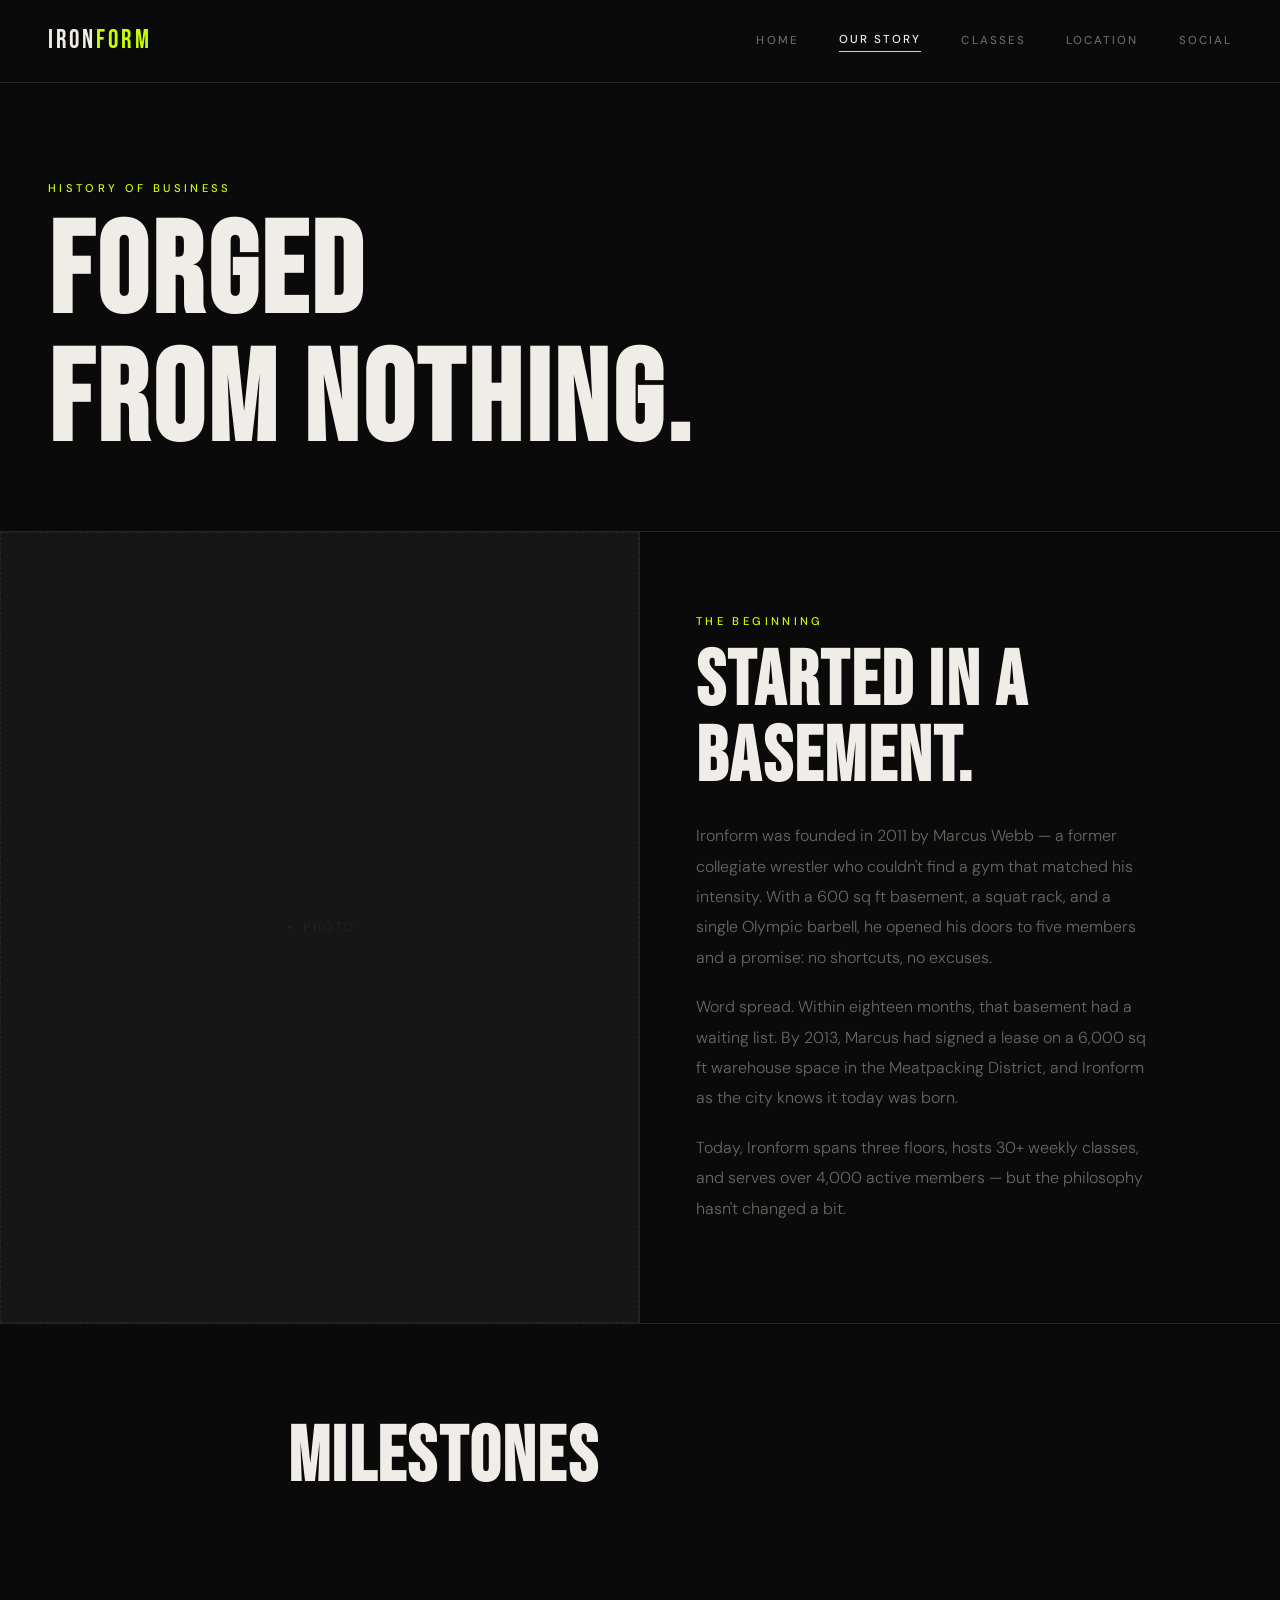
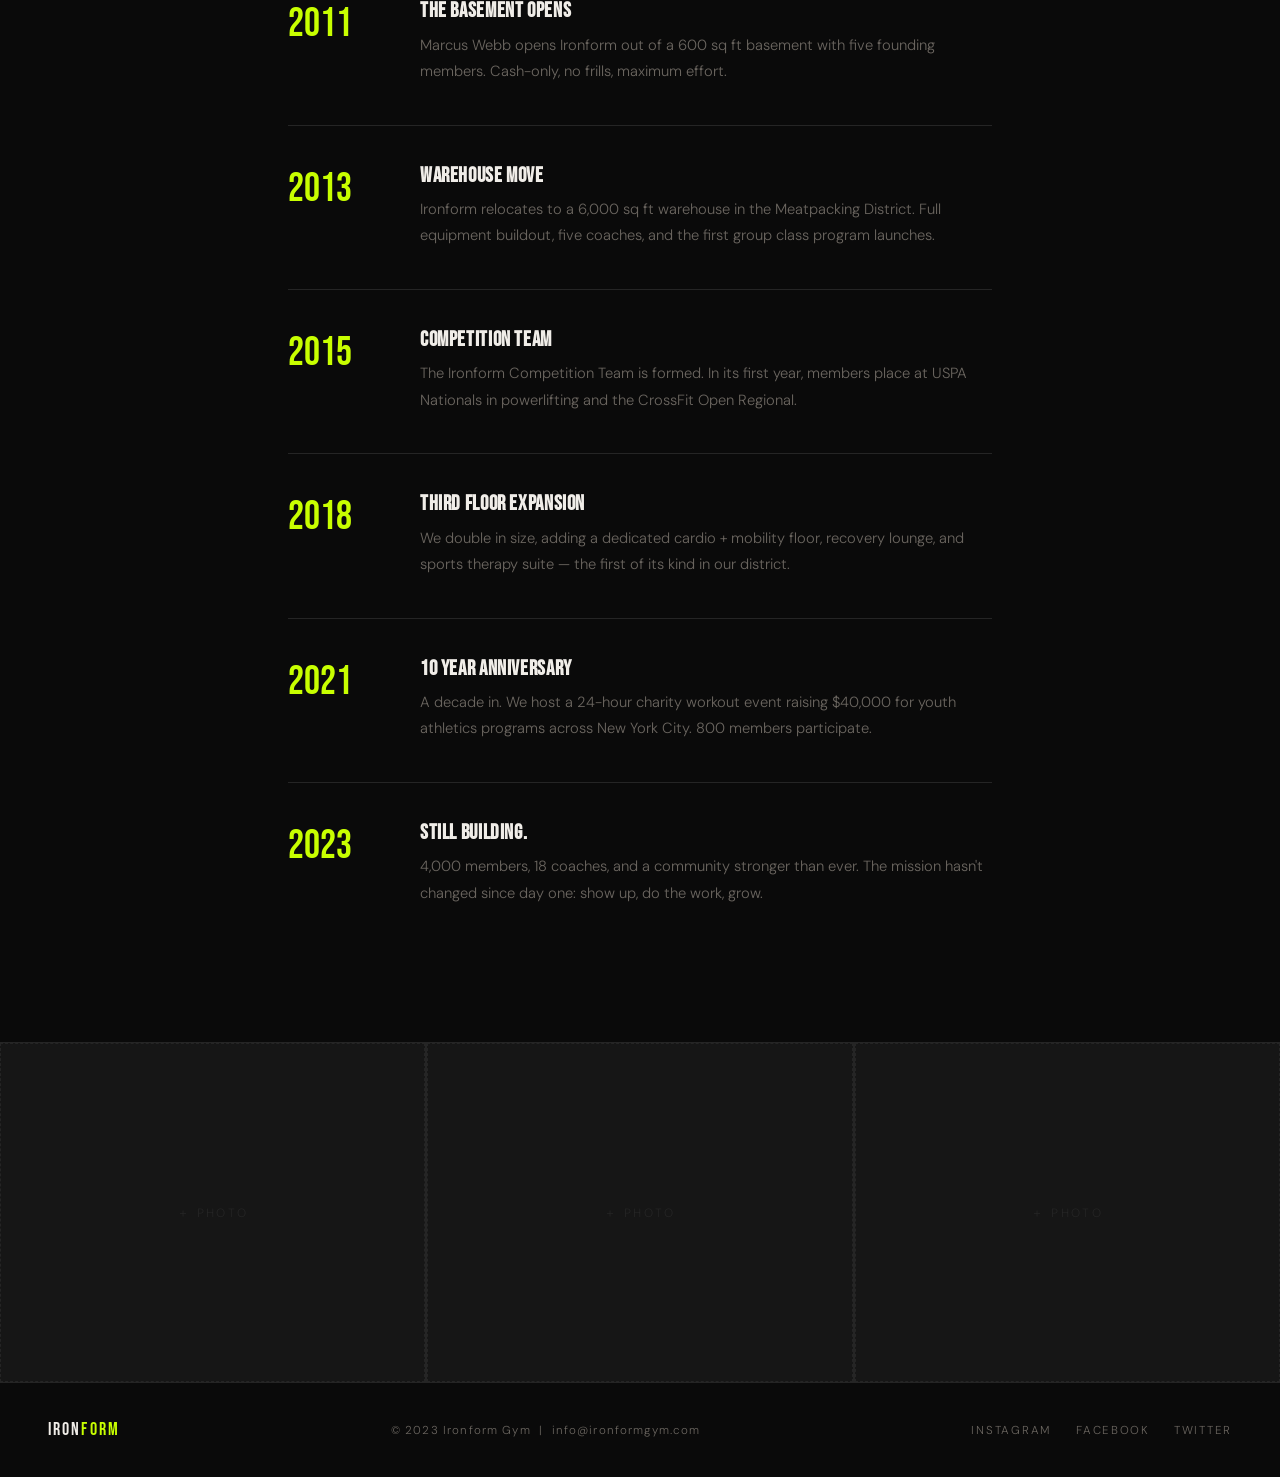
==== history.html @ 866c74dd "Add files via upload" ====
<!DOCTYPE html>
<html lang="en">
<head>
  <meta charset="UTF-8"/>
  <meta name="viewport" content="width=device-width, initial-scale=1.0"/>
  <title>Ironform Gym – Our Story</title>
  <link rel="stylesheet" href="style.css"/>
</head>
<body>

<header>
  <div class="logo">IRON<span>FORM</span></div>
  <nav>
    <a href="index.html">Home</a>
    <a href="history.html" class="active">Our Story</a>
    <a href="menu.html">Classes</a>
    <a href="location.html">Location</a>
    <a href="social.html">Social</a>
  </nav>
</header>

<!-- PAGE HERO -->
<div class="page-hero fade-in">
  <span class="eyebrow">History of Business</span>
  <h1>FORGED<br>FROM NOTHING.</h1>
</div>

<!-- INTRO SPLIT -->
<div class="history-intro">
  <div class="history-intro-img">
    <!-- Replace with: <img src="../Images/gym-founders.jpg" alt="Founders"/> -->
    <div class="img-ph" style="min-height:500px;"></div>
  </div>
  <div class="history-intro-text fade-in">
    <span class="eyebrow">The Beginning</span>
    <h2 style="margin-bottom:1.5rem;">STARTED IN A BASEMENT.</h2>
    <p>Ironform was founded in 2011 by Marcus Webb — a former collegiate wrestler who couldn't find a gym that matched his intensity. With a 600 sq ft basement, a squat rack, and a single Olympic barbell, he opened his doors to five members and a promise: no shortcuts, no excuses.</p>
    <p>Word spread. Within eighteen months, that basement had a waiting list. By 2013, Marcus had signed a lease on a 6,000 sq ft warehouse space in the Meatpacking District, and Ironform as the city knows it today was born.</p>
    <p>Today, Ironform spans three floors, hosts 30+ weekly classes, and serves over 4,000 active members — but the philosophy hasn't changed a bit.</p>
  </div>
</div>

<!-- TIMELINE -->
<div class="timeline">
  <h2>MILESTONES</h2>

  <div class="tl-item">
    <div class="tl-year">2011</div>
    <div class="tl-body">
      <h3>THE BASEMENT OPENS</h3>
      <p>Marcus Webb opens Ironform out of a 600 sq ft basement with five founding members. Cash-only, no frills, maximum effort.</p>
    </div>
  </div>

  <div class="tl-item">
    <div class="tl-year">2013</div>
    <div class="tl-body">
      <h3>WAREHOUSE MOVE</h3>
      <p>Ironform relocates to a 6,000 sq ft warehouse in the Meatpacking District. Full equipment buildout, five coaches, and the first group class program launches.</p>
    </div>
  </div>

  <div class="tl-item">
    <div class="tl-year">2015</div>
    <div class="tl-body">
      <h3>COMPETITION TEAM</h3>
      <p>The Ironform Competition Team is formed. In its first year, members place at USPA Nationals in powerlifting and the CrossFit Open Regional.</p>
    </div>
  </div>

  <div class="tl-item">
    <div class="tl-year">2018</div>
    <div class="tl-body">
      <h3>THIRD FLOOR EXPANSION</h3>
      <p>We double in size, adding a dedicated cardio + mobility floor, recovery lounge, and sports therapy suite — the first of its kind in our district.</p>
    </div>
  </div>

  <div class="tl-item">
    <div class="tl-year">2021</div>
    <div class="tl-body">
      <h3>10 YEAR ANNIVERSARY</h3>
      <p>A decade in. We host a 24-hour charity workout event raising $40,000 for youth athletics programs across New York City. 800 members participate.</p>
    </div>
  </div>

  <div class="tl-item">
    <div class="tl-year">2023</div>
    <div class="tl-body">
      <h3>STILL BUILDING.</h3>
      <p>4,000 members, 18 coaches, and a community stronger than ever. The mission hasn't changed since day one: show up, do the work, grow.</p>
    </div>
  </div>
</div>

<!-- SECOND PHOTO -->
<div style="display:grid;grid-template-columns:1fr 1fr 1fr;height:340px;gap:2px;background:var(--border);border-top:1px solid var(--border);">
  <!-- Replace each with: <img src="../Images/photo.jpg" alt="..."/> -->
  <div class="img-ph"></div>
  <div class="img-ph"></div>
  <div class="img-ph"></div>
</div>

<footer>
  <div class="footer-logo">IRON<span>FORM</span></div>
  <p>© 2023 Ironform Gym &nbsp;|&nbsp; <a href="mailto:info@ironformgym.com">info@ironformgym.com</a></p>
  <div class="social-icons">
    <a href="https://instagram.com" target="_blank">Instagram</a>
    <a href="https://facebook.com" target="_blank">Facebook</a>
    <a href="https://twitter.com" target="_blank">Twitter</a>
  </div>
</footer>

</body>
</html>
---- style.css ----
/* =========================================
   IRONFORM GYM — Shared Stylesheet
   CST2319 Web Programming Final Project
   Aesthetic: Dark editorial minimalism
   ========================================= */

@import url('https://fonts.googleapis.com/css2?family=Bebas+Neue&family=DM+Sans:ital,wght@0,300;0,400;0,500;1,300&display=swap');

/* ---- Variables ---- */
:root {
  --black:    #0a0a0a;
  --off-black: #111111;
  --panel:    #161616;
  --border:   #252525;
  --white:    #f0ede8;
  --dim:      #6b6660;
  --accent:   #c8ff00;
  --sans:     'DM Sans', sans-serif;
  --display:  'Bebas Neue', sans-serif;
}

/* ---- Reset ---- */
*, *::before, *::after { box-sizing: border-box; margin: 0; padding: 0; }
html { scroll-behavior: smooth; }
body {
  font-family: var(--sans);
  background: var(--black);
  color: var(--white);
  line-height: 1.7;
  font-weight: 300;
}
img { display: block; max-width: 100%; }
a { color: inherit; text-decoration: none; }

/* ---- Typography ---- */
h1, h2, h3 { font-family: var(--display); letter-spacing: .03em; line-height: 1; }
h1 { font-size: clamp(3.5rem, 10vw, 8rem); }
h2 { font-size: clamp(2.2rem, 6vw, 5rem); }
h3 { font-size: clamp(1.4rem, 3vw, 2rem); }

.eyebrow {
  font-size: .7rem;
  letter-spacing: .3em;
  text-transform: uppercase;
  color: var(--accent);
  font-weight: 500;
  display: block;
  margin-bottom: .8rem;
}

/* ---- Buttons ---- */
.btn {
  display: inline-block;
  padding: .85rem 2.4rem;
  font-family: var(--sans);
  font-size: .78rem;
  font-weight: 500;
  letter-spacing: .15em;
  text-transform: uppercase;
  border: 1px solid var(--white);
  color: var(--white);
  transition: background .22s, color .22s;
  cursor: pointer;
  background: transparent;
}
.btn:hover { background: var(--white); color: var(--black); }

.btn-accent {
  background: var(--accent);
  color: var(--black);
  border-color: var(--accent);
}
.btn-accent:hover { background: transparent; color: var(--accent); }

/* ---- Header / Nav ---- */
header {
  position: sticky; top: 0; z-index: 200;
  display: flex; align-items: center; justify-content: space-between;
  padding: 1.2rem 3rem;
  background: var(--black);
  border-bottom: 1px solid var(--border);
}
.logo {
  font-family: var(--display);
  font-size: 1.6rem;
  letter-spacing: .12em;
}
.logo span { color: var(--accent); }

nav { display: flex; gap: 2.5rem; align-items: center; }
nav a {
  font-size: .72rem; font-weight: 500;
  letter-spacing: .18em; text-transform: uppercase;
  color: var(--dim); transition: color .2s;
}
nav a:hover, nav a.active { color: var(--white); }
nav a.active { border-bottom: 1px solid var(--accent); padding-bottom: 2px; }

/* ---- Fade-in ---- */
@keyframes fadeUp {
  from { opacity: 0; transform: translateY(18px); }
  to   { opacity: 1; transform: translateY(0); }
}
.fade-in   { animation: fadeUp .7s ease both; }
.fade-in-2 { animation: fadeUp .7s .15s ease both; }
.fade-in-3 { animation: fadeUp .7s .3s ease both; }

/* ==========================================
   IMAGE PLACEHOLDER
   ========================================== */
.img-ph {
  width: 100%; height: 100%;
  display: flex; align-items: center; justify-content: center;
  flex-direction: column; gap: .5rem;
  background: var(--panel);
  border: 1px dashed var(--border);
  color: var(--dim); font-size: .7rem;
  letter-spacing: .15em; text-transform: uppercase;
}
.img-ph::before { content: '＋ photo'; font-size: .75rem; color: var(--border); letter-spacing: .2em; }

/* ==========================================
   HOME PAGE
   ========================================== */

/* Hero */
.hero {
  min-height: 94vh;
  display: grid;
  grid-template-columns: 1fr 1fr;
}
.hero-left {
  display: flex; flex-direction: column; justify-content: flex-end;
  padding: 5rem 3.5rem;
  background: var(--off-black);
  border-right: 1px solid var(--border);
}
.hero-left h1 { margin-bottom: 1.5rem; }
.hero-left p { color: var(--dim); max-width: 380px; margin-bottom: 2.5rem; font-size: 1rem; line-height: 1.8; }
.hero-right {
  position: relative; overflow: hidden;
  background: var(--panel);
  min-height: 500px;
}
.hero-right img { width: 100%; height: 100%; object-fit: cover; }

/* Stats bar */
.stats-bar {
  display: grid;
  grid-template-columns: repeat(4, 1fr);
  border-bottom: 1px solid var(--border);
}
.stat {
  padding: 2.5rem 2rem;
  border-right: 1px solid var(--border);
  transition: background .25s;
}
.stat:last-child { border-right: none; }
.stat:hover { background: var(--panel); }
.stat-number { font-family: var(--display); font-size: 3rem; color: var(--accent); line-height: 1; margin-bottom: .3rem; }
.stat-label  { font-size: .7rem; letter-spacing: .15em; text-transform: uppercase; color: var(--dim); }

/* Photo grid */
.photo-grid {
  display: grid;
  grid-template-columns: 2fr 1fr 1fr;
  grid-template-rows: 320px 320px;
  gap: 2px;
  background: var(--border);
}
.photo-grid-item { overflow: hidden; position: relative; }
.photo-grid-item.span-row { grid-row: span 2; }
.photo-grid-item img { width: 100%; height: 100%; object-fit: cover; transition: transform .5s ease; }
.photo-grid-item:hover img { transform: scale(1.04); }

/* Membership teaser */
.membership-teaser {
  padding: 7rem 3rem;
  display: grid;
  grid-template-columns: 1fr 1fr;
  gap: 6rem;
  align-items: center;
  border-bottom: 1px solid var(--border);
}
.membership-teaser p { color: var(--dim); margin-bottom: 2rem; line-height: 1.9; }

.plan-cards { display: flex; flex-direction: column; gap: 1px; background: var(--border); }
.plan-card {
  background: var(--off-black); padding: 1.8rem 2rem;
  display: flex; justify-content: space-between; align-items: center;
  transition: background .25s;
}
.plan-card:hover { background: var(--panel); }
.plan-name  { font-family: var(--display); font-size: 1.6rem; letter-spacing: .05em; }
.plan-price { font-family: var(--display); font-size: 2rem; color: var(--accent); }
.plan-price span { font-family: var(--sans); font-size: .75rem; color: var(--dim); }

/* Hours on home */
.hours-home {
  padding: 5rem 3rem;
  display: grid;
  grid-template-columns: 1fr 1fr;
  gap: 4rem;
  border-bottom: 1px solid var(--border);
}
.hours-home h2 { margin-bottom: 2rem; }

/* ==========================================
   SHARED HOURS TABLE
   ========================================== */
.hours-table { width: 100%; border-collapse: collapse; font-size: .88rem; }
.hours-table th {
  text-align: left; padding: .7rem 1rem;
  font-family: var(--sans); font-weight: 500;
  font-size: .68rem; letter-spacing: .18em; text-transform: uppercase;
  color: var(--accent); border-bottom: 1px solid var(--border);
}
.hours-table td { padding: .85rem 1rem; border-bottom: 1px solid var(--border); color: var(--white); font-weight: 300; }
.hours-table tr:last-child td { border-bottom: none; }
.hours-table tbody tr:hover td { color: var(--accent); }

/* ==========================================
   HISTORY PAGE
   ========================================== */
.page-hero { padding: 6rem 3rem 4rem; border-bottom: 1px solid var(--border); }
.page-hero h1 { max-width: 900px; }

.history-intro {
  display: grid; grid-template-columns: 1fr 1fr;
  border-bottom: 1px solid var(--border);
}
.history-intro-img {
  min-height: 500px; background: var(--panel);
  overflow: hidden; border-right: 1px solid var(--border);
}
.history-intro-img img { width: 100%; height: 100%; object-fit: cover; }
.history-intro-text {
  padding: 5rem 3.5rem;
  display: flex; flex-direction: column; justify-content: center;
}
.history-intro-text p { color: var(--dim); margin-bottom: 1.2rem; line-height: 1.9; max-width: 460px; }

.timeline { padding: 6rem 3rem; max-width: 800px; margin: 0 auto; }
.timeline > h2 { margin-bottom: 4rem; }
.tl-item {
  display: grid; grid-template-columns: 100px 1fr;
  gap: 2rem; padding: 2.5rem 0;
  border-bottom: 1px solid var(--border);
}
.tl-item:last-child { border-bottom: none; }
.tl-year { font-family: var(--display); font-size: 2.5rem; color: var(--accent); line-height: 1; padding-top: .2rem; }
.tl-body h3 { margin-bottom: .6rem; font-size: 1.3rem; }
.tl-body p  { color: var(--dim); font-size: .92rem; line-height: 1.8; }

/* ==========================================
   MENU / CLASSES PAGE
   ========================================== */
.jump-links {
  display: flex; gap: 0; border-bottom: 1px solid var(--border); overflow-x: auto;
}
.jump-links a {
  flex-shrink: 0; padding: 1.2rem 2rem;
  font-size: .7rem; letter-spacing: .18em; text-transform: uppercase;
  color: var(--dim); border-right: 1px solid var(--border);
  transition: color .2s, background .2s;
}
.jump-links a:hover { color: var(--white); background: var(--panel); }

.schedule-section {
  padding: 4rem 3rem; border-bottom: 1px solid var(--border);
  max-width: 900px; margin: 0 auto;
}
.schedule-section > h2 { margin-bottom: 3rem; }

.class-item {
  display: grid; grid-template-columns: 1fr auto;
  gap: 2rem; align-items: start;
  padding: 1.8rem 0; border-bottom: 1px solid var(--border);
}
.class-item:last-child { border-bottom: none; }
.class-name  { font-family: var(--display); font-size: 1.7rem; letter-spacing: .04em; margin-bottom: .3rem; }
.class-desc  { color: var(--dim); font-size: .88rem; line-height: 1.7; }
.class-tag   {
  display: inline-block; margin-top: .6rem;
  border: 1px solid var(--border); color: var(--dim);
  font-size: .65rem; letter-spacing: .15em; text-transform: uppercase;
  padding: .25rem .7rem;
}
.class-time  { font-family: var(--display); font-size: 1.3rem; color: var(--accent); text-align: right; white-space: nowrap; }
.class-duration { font-size: .72rem; letter-spacing: .12em; text-transform: uppercase; color: var(--dim); text-align: right; margin-top: .3rem; }

/* ==========================================
   LOCATION PAGE
   ========================================== */
.location-split {
  display: grid; grid-template-columns: 1fr 1fr;
  min-height: 60vh; border-bottom: 1px solid var(--border);
}
.map-area {
  background: var(--panel); border-right: 1px solid var(--border);
  display: flex; align-items: center; justify-content: center;
  color: var(--dim); font-size: .75rem; letter-spacing: .15em; text-transform: uppercase;
  flex-direction: column; gap: .5rem; min-height: 400px;
}
.map-area::before { content: '📍'; font-size: 2rem; margin-bottom: .5rem; }

.contact-info { padding: 5rem 3.5rem; display: flex; flex-direction: column; justify-content: center; gap: 2rem; }
.contact-info h2 { margin-bottom: .5rem; }
.contact-row { display: flex; flex-direction: column; gap: .3rem; border-bottom: 1px solid var(--border); padding-bottom: 1.5rem; }
.contact-row-label { font-size: .68rem; letter-spacing: .2em; text-transform: uppercase; color: var(--accent); }
.contact-row-value { font-size: 1rem; color: var(--white); }
.contact-row-value a { color: var(--white); border-bottom: 1px solid var(--border); transition: border-color .2s; }
.contact-row-value a:hover { border-color: var(--accent); }

.contact-form-section {
  padding: 5rem 3rem;
  display: grid; grid-template-columns: 1fr 1fr;
  gap: 6rem; align-items: start;
  border-bottom: 1px solid var(--border);
}
.contact-form-section > div:first-child p { color: var(--dim); line-height: 1.9; margin-top: 1rem; }

.form-group { margin-bottom: 1.4rem; }
.form-group label {
  display: block; font-size: .68rem; letter-spacing: .2em;
  text-transform: uppercase; color: var(--dim); margin-bottom: .5rem;
}
.form-group input,
.form-group textarea {
  width: 100%;
  background: var(--panel); border: 1px solid var(--border);
  color: var(--white); font-family: var(--sans); font-size: .92rem; font-weight: 300;
  padding: .85rem 1rem; outline: none; transition: border-color .2s;
}
.form-group input:focus,
.form-group textarea:focus { border-color: var(--accent); }
.form-group textarea { height: 120px; resize: vertical; }

/* ==========================================
   FOOTER
   ========================================== */
footer {
  display: flex; align-items: center; justify-content: space-between;
  padding: 2rem 3rem; border-top: 1px solid var(--border);
  font-size: .72rem; letter-spacing: .1em; color: var(--dim);
  flex-wrap: wrap; gap: 1rem;
}
footer a { color: var(--dim); transition: color .2s; }
footer a:hover { color: var(--accent); }
.footer-logo { font-family: var(--display); font-size: 1.1rem; color: var(--white); letter-spacing: .12em; }
.footer-logo span { color: var(--accent); }
.social-icons { display: flex; gap: 1.5rem; font-size: .72rem; letter-spacing: .15em; text-transform: uppercase; }
.social-icons a { color: var(--dim); }
.social-icons a:hover { color: var(--accent); }

/* ==========================================
   RESPONSIVE
   ========================================== */
@media (max-width: 900px) {
  header { padding: 1rem 1.5rem; }
  .hero  { grid-template-columns: 1fr; }
  .hero-right { min-height: 300px; }
  .stats-bar { grid-template-columns: 1fr 1fr; }
  .photo-grid { grid-template-columns: 1fr 1fr; grid-template-rows: 240px 240px 240px; }
  .photo-grid-item.span-row { grid-row: span 1; }
  .membership-teaser, .hours-home, .history-intro, .contact-form-section { grid-template-columns: 1fr; gap: 2rem; }
  .location-split { grid-template-columns: 1fr; }
  nav { gap: 1.2rem; }
  footer { flex-direction: column; text-align: center; }
}
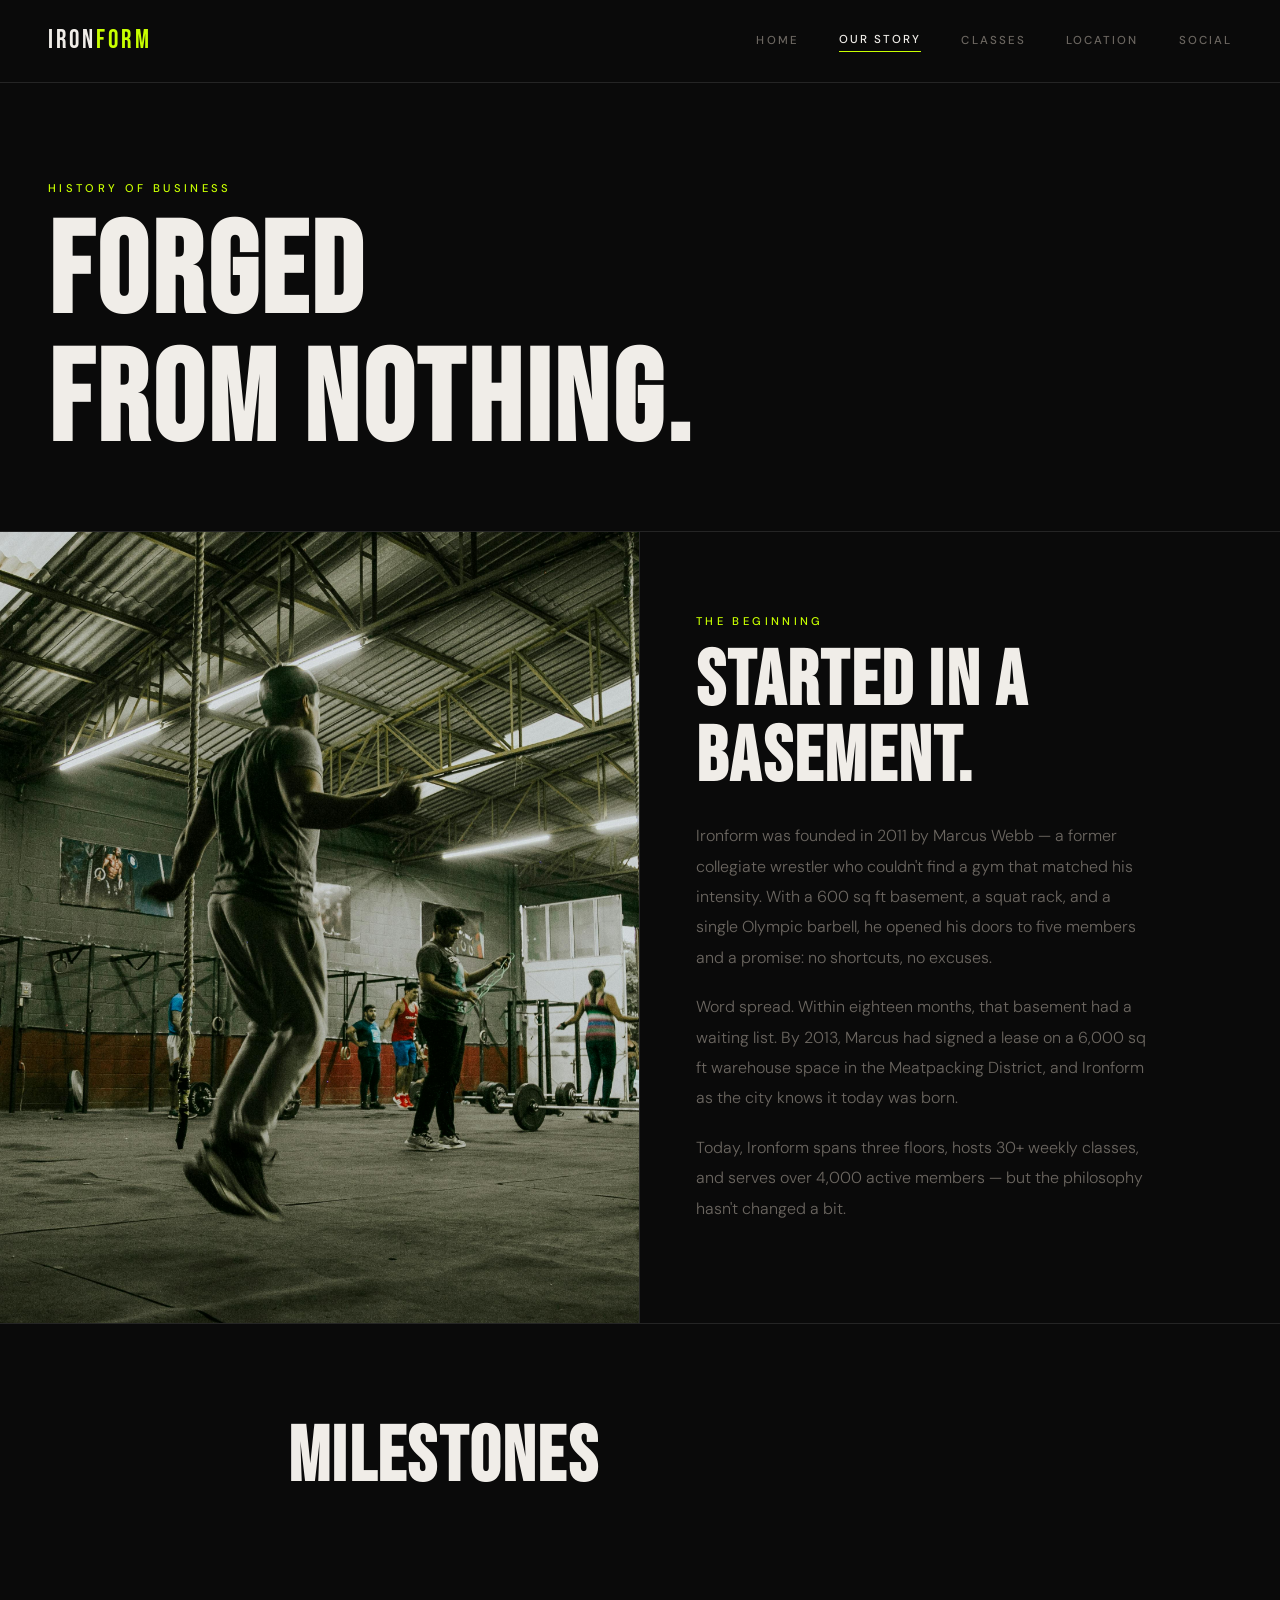
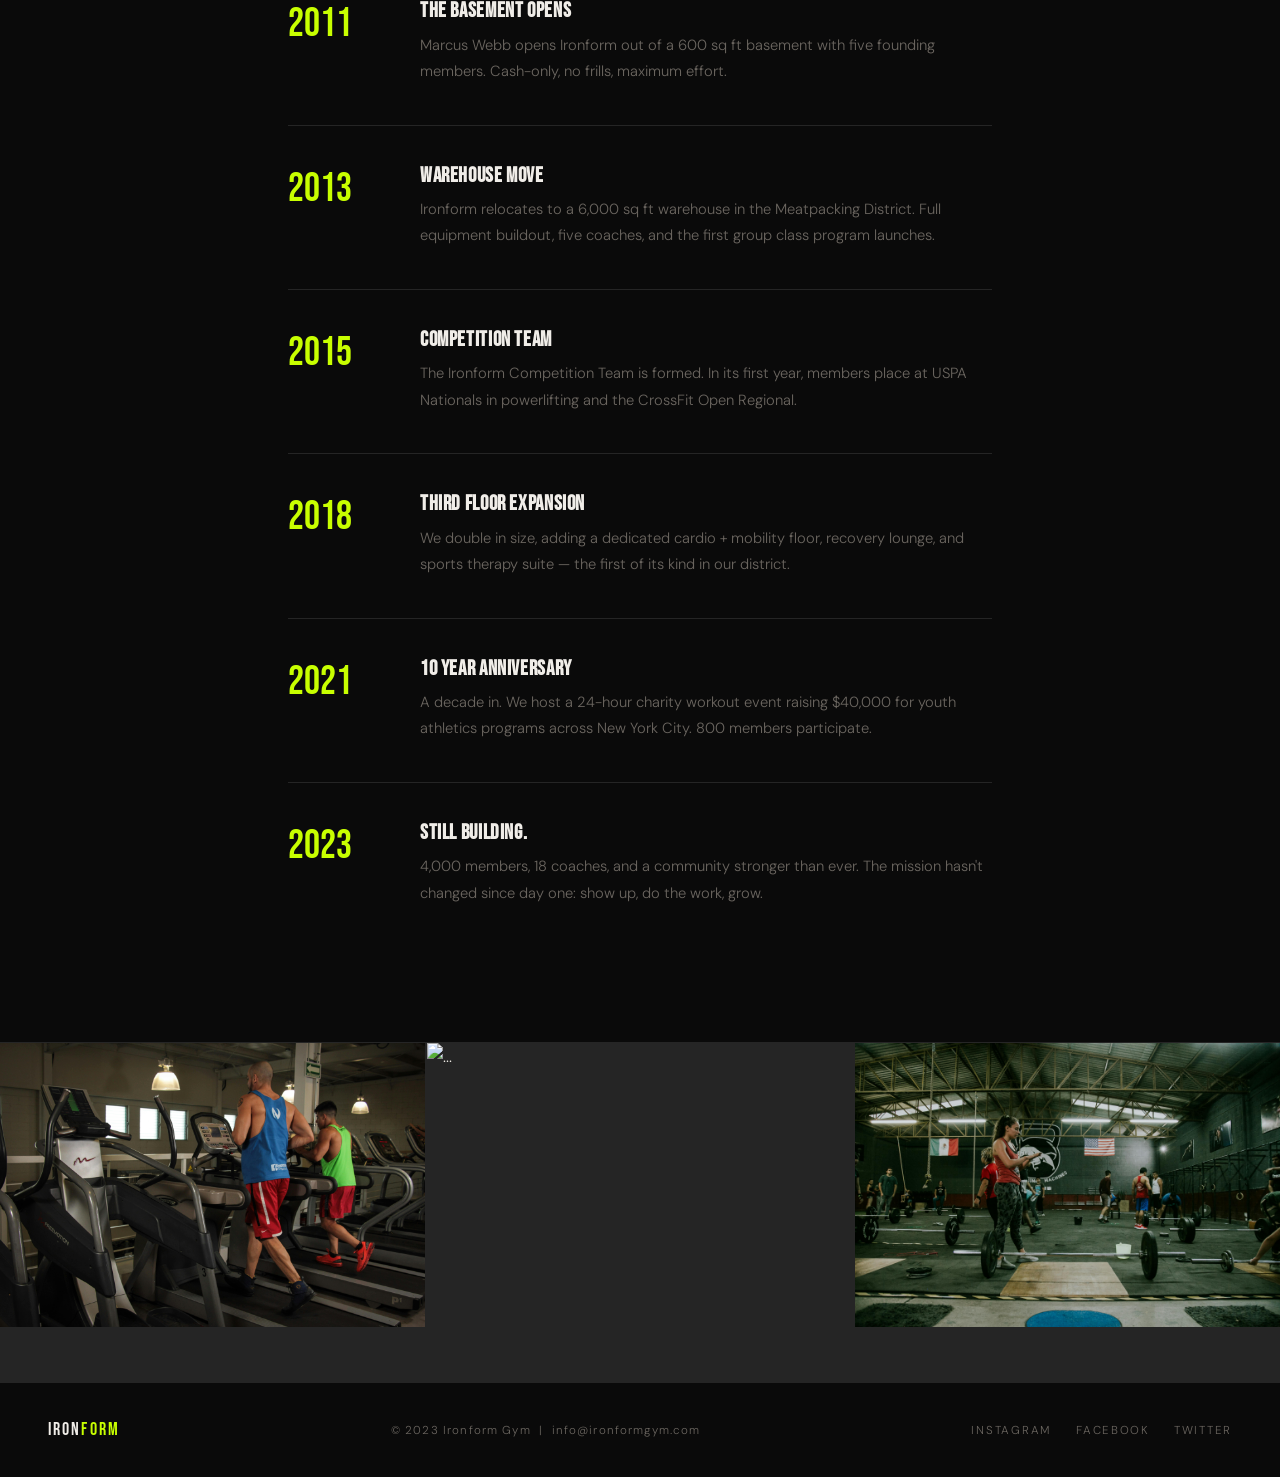
==== commit 30e6a2ab: "Added Images Still needs some work." ====
--- a/history.html
+++ b/history.html
@@ -29,7 +29,7 @@
 <div class="history-intro">
   <div class="history-intro-img">
     <!-- Replace with: <img src="../Images/gym-founders.jpg" alt="Founders"/> -->
-    <div class="img-ph" style="min-height:500px;"></div>
+    <img src="./Images//pexels-amar-9958670.jpg" alt="Founders"/>
   </div>
   <div class="history-intro-text fade-in">
     <span class="eyebrow">The Beginning</span>
@@ -96,9 +96,12 @@
 <!-- SECOND PHOTO -->
 <div style="display:grid;grid-template-columns:1fr 1fr 1fr;height:340px;gap:2px;background:var(--border);border-top:1px solid var(--border);">
   <!-- Replace each with: <img src="../Images/photo.jpg" alt="..."/> -->
+   <img src="./Images/pexels-mralpha-13211514.jpg" alt="..."/> 
+   <img src="./Images/pexels-khezez-35341629.jpg" alt="..."/> 
+   <img src="./Images/pexels-amar-9958674.jpg" alt="..."/> 
+  <!-- <div class="img-ph"></div>
   <div class="img-ph"></div>
-  <div class="img-ph"></div>
-  <div class="img-ph"></div>
+  <div class="img-ph"></div> -->
 </div>
 
 <footer>
